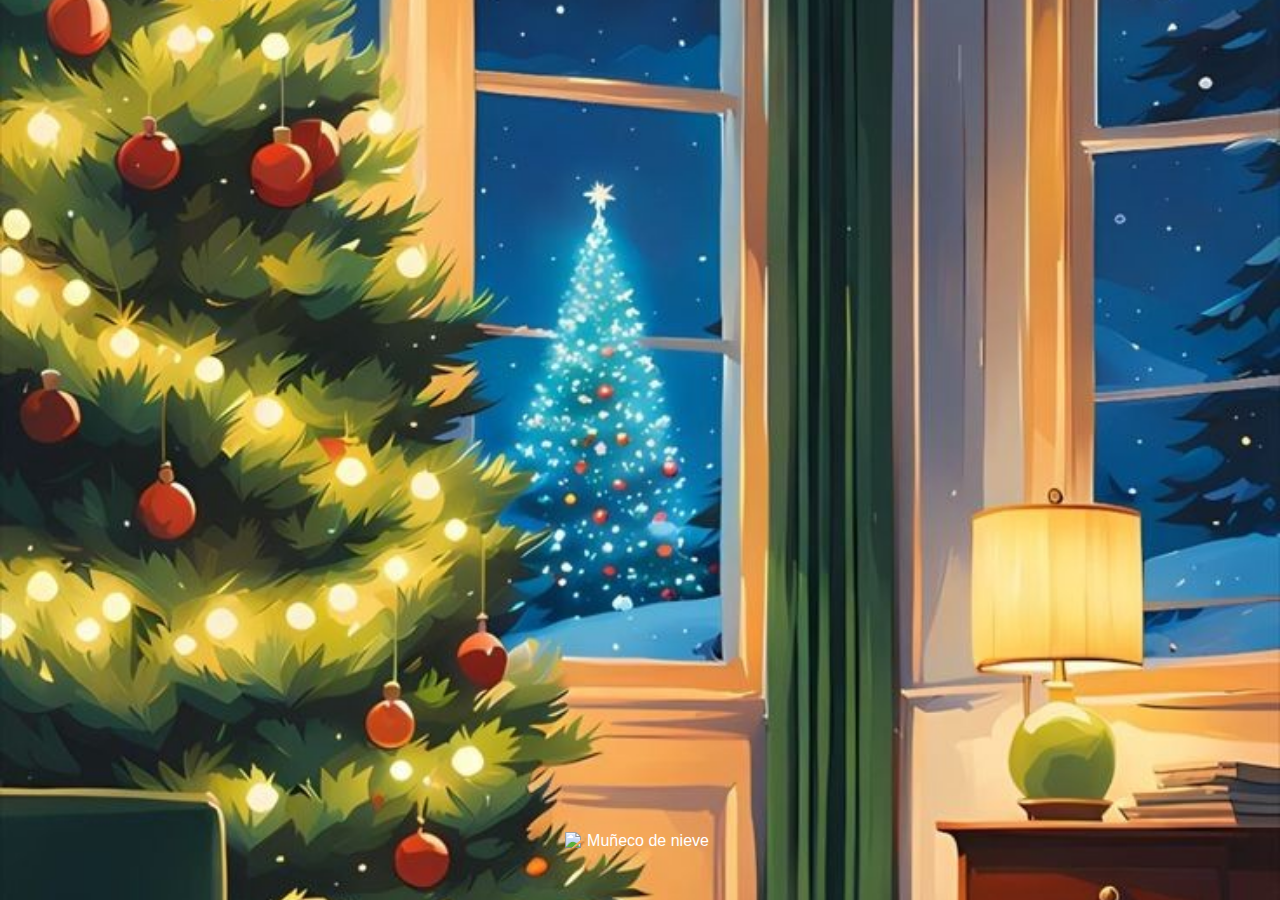
==== casa.html @ 437ee6f6 "Add files via upload" ====
<!DOCTYPE html>
<html lang="es">
<head>
    <meta charset="UTF-8">
    <meta name="viewport" content="width=device-width, initial-scale=1.0">
    <title>Feliz navidad Princesa</title>
    <link rel="stylesheet" href="casa.css">
</head>
<body>
    <div id="taza" class="taza">
        <img src="Taza.png" alt="Taza de chocolate caliente">
    </div>

    <div class="background"></div>

    <div id="muñeco" class="muñeco">
        <img src="muñeco.png" alt="Muñeco de nieve">
    </div>

    <audio id="audioFondo" loop autoplay volume="0.5">
        <source src="Melodia2.mp3" type="audio/mp3">
    </audio>

    <!-- Video de YouTube incrustado -->
    <div id="videoContainer" style="display: none;">
        <iframe id="youtubeVideo" width="100%" height="100%" src="https://www.youtube.com/embed/4b2e8oL48eA?enablejsapi=1" frameborder="0" allow="autoplay; encrypted-media" allowfullscreen></iframe>
    </div>

    <div id="pensamiento" class="pensamiento"></div>

    <button id="btnSorpresa" style="display: none;">¡Sorpresa!</button>

    <!-- Nuevo botón para los fuegos artificiales -->
    <div id="buttonContainer" style="display: none;">
        <button id="btnFuegosArtificiales" onclick="goToFireworks()">¡Mira los fuegos artificiales! 🎆</button>
    </div>

    <!-- Solo este script -->
    <script src="https://www.youtube.com/iframe_api"></script>
    <script src="casa.js"></script>
</body>
</html>
---- casa.css ----
/* Estilo base */
html, body {
  margin: 0;
  padding: 0;
  font-family: 'Arial', sans-serif;
  height: 100%;
  overflow: hidden; /* Evita desplazamientos */
}

body {
  background: url('Casa_Interior.jpg') no-repeat center center;
  background-size: cover; /* Ajusta la imagen al contenedor */
  color: white;
  display: flex;
  flex-direction: column;
  align-items: center;
  justify-content: flex-start;
  text-align: center;
}

/* Título principal */
h1 {
  color: #d4af37; /* Texto dorado */
  text-shadow: 3px 3px 10px rgba(255, 255, 255, 0.6); /* Brillo suave */
  font-size: 3rem;
  margin: 20px;
  z-index: 10; /* Asegura que esté encima del fondo */
}

/* Muñeco de nieve */
.muñeco {
  position: absolute;  /* Cambié a absolute para posicionar respecto a la ventana */
  bottom: 50px;        /* Ajusté más abajo en la página */
  width: 150px;
  cursor: pointer;
  visibility: visible; 
}

.muñeco img {
  width: 100%;
  height: auto;
  display: block;
}

/* Pensamiento con aspecto de globo de texto */
.pensamiento {
  position: absolute;
  bottom: 210px;  /* Ajustado para estar más abajo respecto al muñeco */
  left: 70%;      /* Ajusté a 70% para moverlo más a la derecha */
  width: 220px;
  padding: 10px;
  background-color: rgba(0, 0, 0, 0.7);
  border-radius: 15px;
  font-size: 1rem;
  color: white;
  text-align: center;
  visibility: hidden; /* Por defecto, invisible */
  font-family: 'Arial', sans-serif;
  box-shadow: 0 4px 8px rgba(0, 0, 0, 0.5);
}

/* Triángulo de pensamiento */
.pensamiento::after {
  content: "";
  position: absolute;
  bottom: -15px;
  left: 50%;
  transform: translateX(-50%);
  border-left: 10px solid transparent;
  border-right: 10px solid transparent;
  border-top: 15px solid rgba(0, 0, 0, 0.7); /* Triángulo del mismo color que el cuadro */
}

/* Taza de chocolate */
.taza {
  position: absolute;
  bottom: 120px; /* Ajuste para que esté un poco más abajo */
  left: 60%;     /* Ajuste de la posición horizontal, puedes cambiarlo para que quede centrado o a la derecha */
  width: 100px;
  height: auto;
  visibility: hidden; /* Inicialmente invisible */
  z-index: 15;  /* Asegura que la taza esté por encima del muñeco */
}

.taza img {
  width: 100%;
  height: auto;
  display: block;
}

/* Animación para mover al muñeco */
@keyframes movimientoMuñeco {
  0% { transform: translateY(0); }
  25% { transform: translateY(-20px); }
  50% { transform: translateY(20px); }
  75% { transform: translateY(-20px); }
  100% { transform: translateY(0); }
}

.muñeco.mover {
  animation: movimientoMuñeco 0.5s ease-in-out;
}

/* Santa */
.santa {
  position: absolute;
  bottom: 50px;
  left: 50%; /* Centrado horizontalmente */
  transform: translateX(-50%); /* Centrado exacto */
  visibility: hidden; /* Inicialmente invisible */
  opacity: 0;
  z-index: 999; /* Aseguramos que Santa quede por encima del muñeco */
  transition: opacity 1s ease-in-out; /* Animación de opacidad */
}

.santa.visible {
  visibility: visible;
  opacity: 1;
}

.santa img {
  width: 120px;  /* Tamaño más pequeño para Santa */
  height: auto;
}

/* Mensaje de Santa */
.mensajeSanta {
  position: absolute;
  top: -40px;
  left: 50%;
  transform: translateX(-50%);
  font-size: 1.5rem;
  font-weight: bold;
  color: red;
  visibility: hidden;
}

/* Botón de los fuegos artificiales */
#btnFuegosArtificiales {
  background-color: #ff4500; /* Naranja brillante */
  color: white;
  font-size: 1.2rem;
  padding: 10px 20px;
  border: none;
  border-radius: 10px;
  cursor: pointer;
  margin-top: 20px;
  box-shadow: 0 4px 8px rgba(0, 0, 0, 0.3);
  transition: transform 0.3s ease, background-color 0.3s ease;
}

#btnFuegosArtificiales:hover {
  transform: scale(1.1);
  background-color: #ff6347; /* Rojo tomate en hover */
}

#btnFuegosArtificiales:active {
  transform: scale(1);
}

/* Video */
#videoContainer {
  display: flex;
  justify-content: center;
  align-items: center;
  margin-top: 20px;
}

#videoSorpresa {
  width: 90%;
  max-height: 300px;
  border-radius: 10px;
}

/* Estilos para la animación del vapor */
.taza::after {
  content: "";
  position: absolute;
  top: -20px;
  left: 50%;
  transform: translateX(-50%);
  width: 10px;
  height: 10px;
  background: white;
  border-radius: 50%;
  animation: vapor 1s infinite alternate;
}

@keyframes vapor {
  0% {
    opacity: 0.5;
    transform: translateY(-20px) scale(1);
  }
  100% {
    opacity: 0;
    transform: translateY(-40px) scale(1.2);
  }
}

/* Responsividad */
@media (max-width: 768px) {
  h1 {
      font-size: 1.8rem; /* Reducir tamaño del título en móviles */
  }

  .pensamiento {
      width: 180px; /* Ajustar tamaño del cuadro en pantallas pequeñas */
  }

  .taza {
      width: 60px; /* Ajustar tamaño de la taza en pantallas pequeñas */
  }

  .santa img {
      width: 100px; /* Reducir el tamaño de Santa en pantallas pequeñas */
  }

  #btnFuegosArtificiales {
      font-size: 1rem;
      padding: 8px 15px;
  }
}

/* Nuevo estilo para el botón de sorpresa */
#btnSorpresa {
  background-color: #d4af37;
  color: white;
  font-size: 1.2rem;
  padding: 10px 20px;
  border: none;
  border-radius: 5px;
  cursor: pointer;
  margin-top: 20px;
}

/* Ocultar el botón inicialmente */
.hidden {
  display: none;
}

#buttonContainer {
  visibility: hidden;
  display: none;
  position: fixed;
  bottom: 20px; /* Ajusta según sea necesario */
  left: 50%;
  transform: translateX(-50%);
  z-index: 100; /* Asegúrate de que esté sobre el video */
}
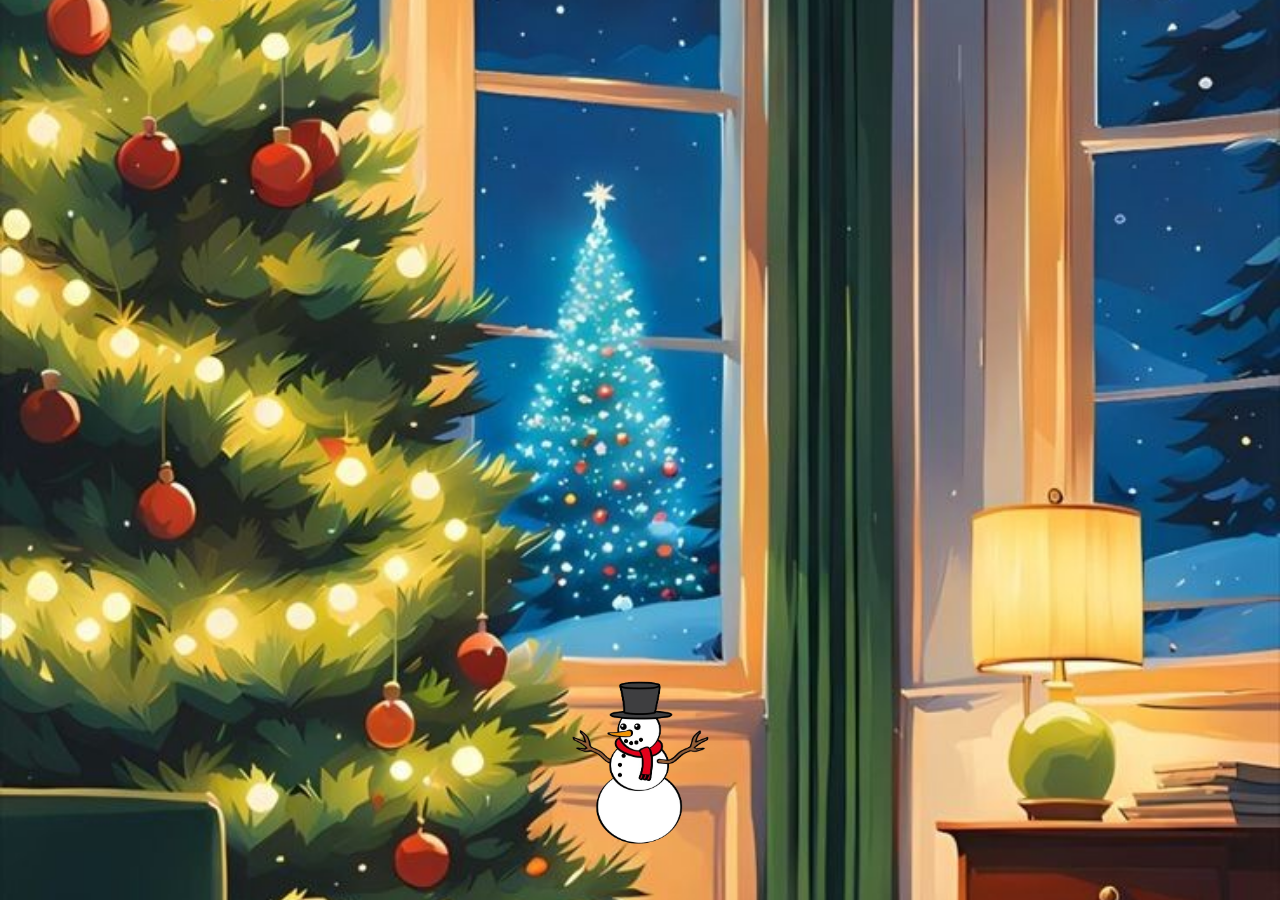
==== commit 535faf09: "Add files via upload" ====
--- a/casa.html
+++ b/casa.html
@@ -14,7 +14,7 @@
     <div class="background"></div>
 
     <div id="muñeco" class="muñeco">
-        <img src="muñeco.png" alt="Muñeco de nieve">
+        <img src="Muñeco.png" alt="Muñeco de nieve">
     </div>
 
     <audio id="audioFondo" loop autoplay volume="0.5">
